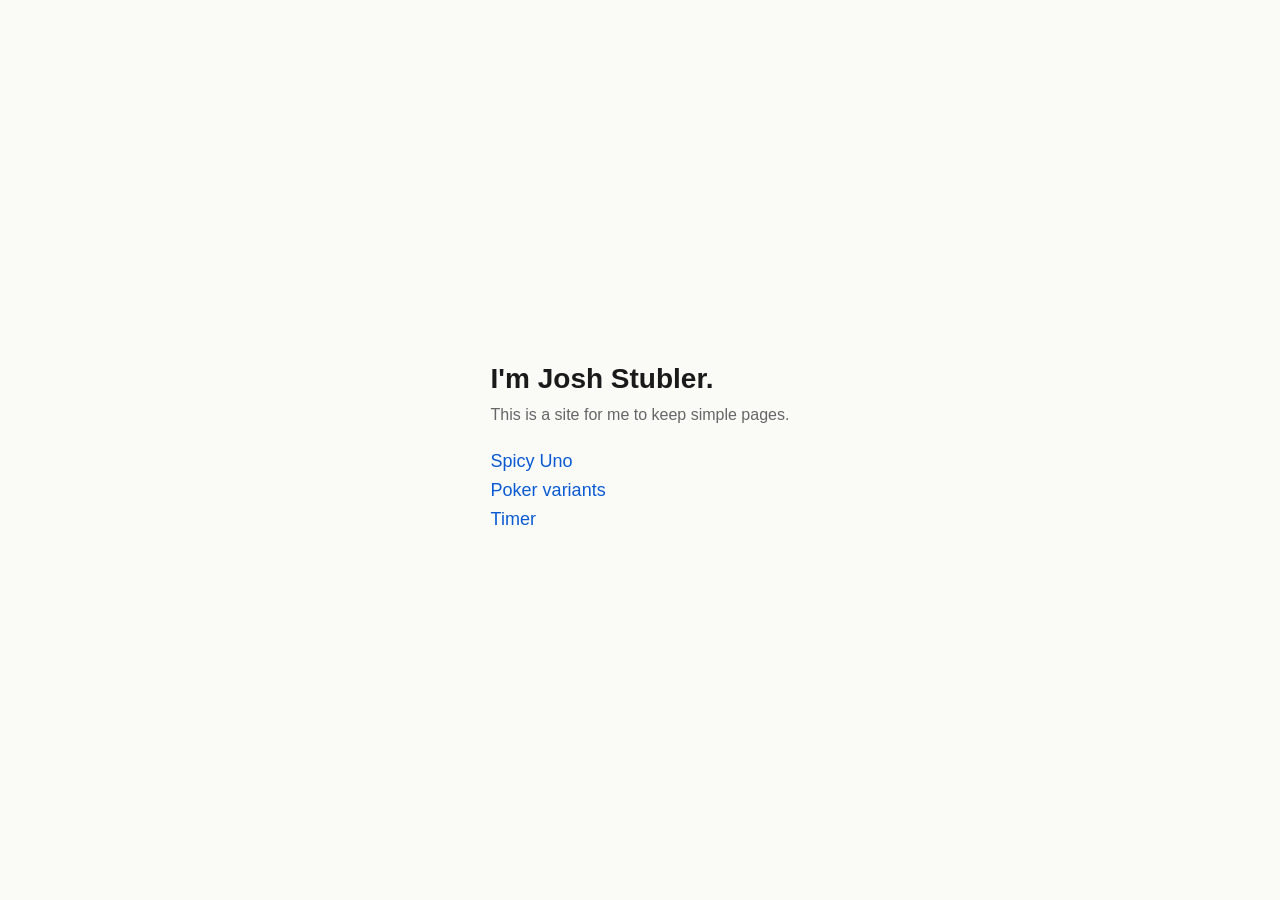
==== index.html @ fe4f1a0a "Initial site" ====
<!DOCTYPE html>
<html lang="en">
<head>
<meta charset="UTF-8">
<meta name="viewport" content="width=device-width, initial-scale=1">
<title>stewbs</title>
<style>
  :root { --bg: #fafaf7; --fg: #1a1a1a; --muted: #666; --link: #0a5bd3; }
  @media (prefers-color-scheme: dark) {
    :root { --bg: #111; --fg: #eee; --muted: #999; --link: #6ea8ff; }
  }
  body {
    margin: 0; min-height: 100vh; display: grid; place-items: center;
    font-family: -apple-system, BlinkMacSystemFont, "Segoe UI", sans-serif;
    background: var(--bg); color: var(--fg); padding: 0 16px;
  }
  main { max-width: 480px; }
  h1 { font-size: 28px; margin: 0 0 8px; }
  p { color: var(--muted); line-height: 1.5; margin: 0 0 24px; }
  ul { list-style: none; padding: 0; margin: 0; }
  li { margin: 8px 0; }
  a { color: var(--link); text-decoration: none; font-size: 18px; }
  a:hover { text-decoration: underline; }
</style>
</head>
<body>
<main>
  <h1>I'm Josh Stubler.</h1>
  <p>This is a site for me to keep simple pages.</p>
  <ul>
    <li><a href="/uno/">Spicy Uno</a></li>
    <li><a href="/poker/">Poker variants</a></li>
    <li><a href="/timer/">Timer</a></li>
  </ul>
</main>
</body>
</html>
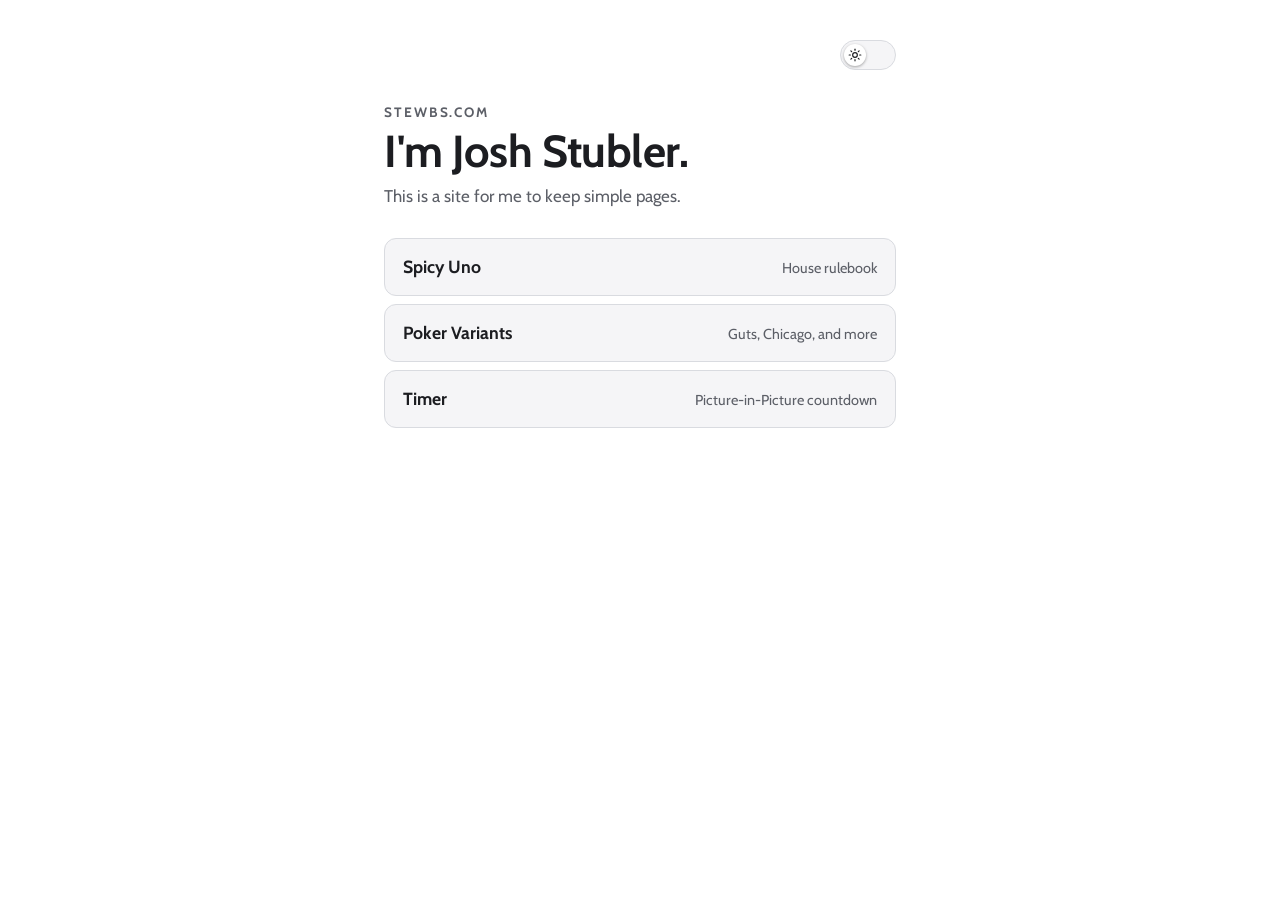
==== commit cd8f3661: "Unify site styling: shared Cabin font, light/dark mode, top bar" ====
--- a/index.html
+++ b/index.html
@@ -4,33 +4,43 @@
 <meta charset="UTF-8">
 <meta name="viewport" content="width=device-width, initial-scale=1">
 <title>stewbs</title>
+<meta name="description" content="Josh Stubler's place for simple pages.">
+<meta property="og:title" content="stewbs">
+<meta property="og:description" content="Josh Stubler's place for simple pages.">
+<meta name="theme-color" content="#ffffff">
+<link rel="icon" href="/favicon.svg" type="image/svg+xml">
+<link rel="stylesheet" href="/site.css">
+<script src="/theme.js"></script>
 <style>
-  :root { --bg: #fafaf7; --fg: #1a1a1a; --muted: #666; --link: #0a5bd3; }
-  @media (prefers-color-scheme: dark) {
-    :root { --bg: #111; --fg: #eee; --muted: #999; --link: #6ea8ff; }
+  :root { --page-width: 560px; }
+  .intro { color: var(--muted); margin: 0 0 28px; }
+  .pages { list-style: none; padding: 0; margin: 0; display: flex; flex-direction: column; gap: 8px; }
+  .pages a {
+    display: flex; justify-content: space-between; align-items: baseline; gap: 16px;
+    padding: 14px 18px; border: 1px solid var(--line); border-radius: 12px;
+    background: var(--surface); color: var(--text); text-decoration: none;
   }
-  body {
-    margin: 0; min-height: 100vh; display: grid; place-items: center;
-    font-family: -apple-system, BlinkMacSystemFont, "Segoe UI", sans-serif;
-    background: var(--bg); color: var(--fg); padding: 0 16px;
-  }
-  main { max-width: 480px; }
-  h1 { font-size: 28px; margin: 0 0 8px; }
-  p { color: var(--muted); line-height: 1.5; margin: 0 0 24px; }
-  ul { list-style: none; padding: 0; margin: 0; }
-  li { margin: 8px 0; }
-  a { color: var(--link); text-decoration: none; font-size: 18px; }
-  a:hover { text-decoration: underline; }
+  .pages a:hover { border-color: var(--accent); }
+  .pages strong { font-size: 1.1rem; }
+  .pages span { color: var(--muted); font-size: 0.9rem; text-align: right; }
 </style>
 </head>
 <body>
-<main>
+<main class="page">
+  <nav class="topbar">
+    <div class="topbar-actions">
+      <button type="button" class="switch" data-theme-toggle role="switch" aria-label="Dark mode" title="Dark mode"></button>
+    </div>
+  </nav>
+
+  <p class="kicker">stewbs.com</p>
   <h1>I'm Josh Stubler.</h1>
-  <p>This is a site for me to keep simple pages.</p>
-  <ul>
-    <li><a href="/uno/">Spicy Uno</a></li>
-    <li><a href="/poker/">Poker variants</a></li>
-    <li><a href="/timer/">Timer</a></li>
+  <p class="intro">This is a site for me to keep simple pages.</p>
+
+  <ul class="pages">
+    <li><a href="/uno"><strong>Spicy Uno</strong><span>House rulebook</span></a></li>
+    <li><a href="/poker"><strong>Poker Variants</strong><span>Guts, Chicago, and more</span></a></li>
+    <li><a href="/timer"><strong>Timer</strong><span>Picture-in-Picture countdown</span></a></li>
   </ul>
 </main>
 </body>
--- a/site.css
+++ b/site.css
@@ -0,0 +1,177 @@
+/* Shared styles for every page on stewbs.com.
+   Pages link this first, then add their own <style> block for anything page-specific. */
+
+/* ---------- Font: Cabin (SIL Open Font License, see /fonts/OFL.txt) ---------- */
+@font-face {
+    font-family: "Cabin";
+    font-style: normal;
+    font-weight: 400 700;
+    font-display: swap;
+    src: url("/fonts/cabin-latin-wght-normal.woff2") format("woff2");
+}
+@font-face {
+    font-family: "Cabin";
+    font-style: italic;
+    font-weight: 400 700;
+    font-display: swap;
+    src: url("/fonts/cabin-latin-wght-italic.woff2") format("woff2");
+}
+
+/* ---------- Colors ---------- */
+/* theme.js sets data-theme on <html> before the page paints. */
+:root {
+    --font: "Cabin", system-ui, -apple-system, "Segoe UI", Roboto, sans-serif;
+    --bg: #ffffff;
+    --surface: #f5f5f7;
+    --text: #1c1d21;
+    --muted: #5c5f67;
+    --line: #d9dbe0;
+    --accent: #c62d28;
+    --tint: color-mix(in srgb, var(--accent) 10%, transparent);
+    color-scheme: light;
+}
+[data-theme="dark"] {
+    --bg: #0e0f12;
+    --surface: #181a1f;
+    --text: #ececef;
+    --muted: #a4a7af;
+    --line: #2f3238;
+    --tint: color-mix(in srgb, var(--accent) 20%, transparent);
+    color-scheme: dark;
+}
+
+/* ---------- Base ---------- */
+[hidden] { display: none !important; }
+* { box-sizing: border-box; }
+html { -webkit-text-size-adjust: 100%; }
+body {
+    margin: 0;
+    background: var(--bg);
+    color: var(--text);
+    font: 400 17px/1.6 var(--font);
+}
+a { color: var(--accent); }
+h1 {
+    margin: 0 0 8px;
+    font-size: clamp(2rem, 6vw, 2.8rem);
+    line-height: 1.05;
+    letter-spacing: -0.01em;
+}
+.kicker {
+    margin: 0 0 4px;
+    font-size: 0.85rem;
+    font-weight: 700;
+    letter-spacing: 0.14em;
+    text-transform: uppercase;
+    color: var(--muted);
+}
+:focus-visible { outline: 2px solid var(--accent); outline-offset: 2px; }
+
+.page {
+    max-width: var(--page-width, 720px);
+    margin: 0 auto;
+    padding: 40px 24px 72px;
+}
+@media (max-width: 680px) {
+    .page { padding: 24px 16px 56px; }
+}
+
+/* ---------- Top bar: home link on the left, controls on the right ---------- */
+.topbar {
+    display: flex;
+    flex-wrap: wrap;
+    align-items: center;
+    gap: 12px;
+    margin-bottom: 32px;
+}
+.topbar .home {
+    display: inline-flex;
+    align-items: center;
+    gap: 6px;
+    font-weight: 700;
+    color: var(--muted);
+    text-decoration: none;
+}
+.topbar .home:hover { color: var(--text); }
+.topbar .home .lucide { width: 18px; height: 18px; }
+.topbar-actions {
+    display: flex;
+    flex-wrap: wrap;
+    align-items: center;
+    gap: 12px;
+    margin-left: auto;
+}
+.topbar label {
+    display: flex;
+    align-items: center;
+    gap: 10px;
+    font-size: 0.78rem;
+    font-weight: 700;
+    letter-spacing: 0.1em;
+    text-transform: uppercase;
+    color: var(--muted);
+}
+.topbar select, .topbar button {
+    font: 600 0.95rem var(--font);
+    letter-spacing: 0;
+    text-transform: none;
+    color: var(--text);
+    background: var(--surface);
+    border: 1px solid var(--line);
+    border-radius: 10px;
+    padding: 8px 14px;
+    cursor: pointer;
+}
+.topbar select:hover, .topbar button:hover { border-color: var(--muted); }
+
+/* ---------- On/off switch in the top bar (dark mode, Uno's rule set) ---------- */
+.topbar .switch {
+    position: relative;
+    width: 56px;
+    height: 30px;
+    padding: 0;
+    border-radius: 999px;
+    transition: background-color 0.2s, border-color 0.2s;
+}
+.topbar .switch[aria-checked="true"] {
+    background: var(--accent);
+    border-color: var(--accent);
+}
+.switch .thumb {
+    position: absolute;
+    top: 3px;
+    left: 3px;
+    width: 22px;
+    height: 22px;
+    display: flex;
+    align-items: center;
+    justify-content: center;
+    border-radius: 50%;
+    background: var(--bg);
+    color: var(--text);
+    box-shadow: 0 1px 3px rgba(0, 0, 0, 0.35);
+    transition: transform 0.2s;
+}
+.switch[aria-checked="true"] .thumb { transform: translateX(26px); }
+.switch .lucide { width: 14px; height: 14px; }
+/* The theme switch's thumb shows the current mode */
+[data-theme="dark"] .icon-sun, :root:not([data-theme="dark"]) .icon-moon { display: none; }
+@media (prefers-reduced-motion: reduce) {
+    .topbar .switch, .switch .thumb { transition: none; }
+}
+
+/* ---------- Icons: Lucide (lucide.dev), ISC license ---------- */
+.lucide {
+    width: 20px;
+    height: 20px;
+    fill: none;
+    stroke: currentColor;
+    stroke-width: 2;
+    stroke-linecap: round;
+    stroke-linejoin: round;
+    flex: none;
+}
+
+@media print {
+    .topbar { display: none; }
+}
